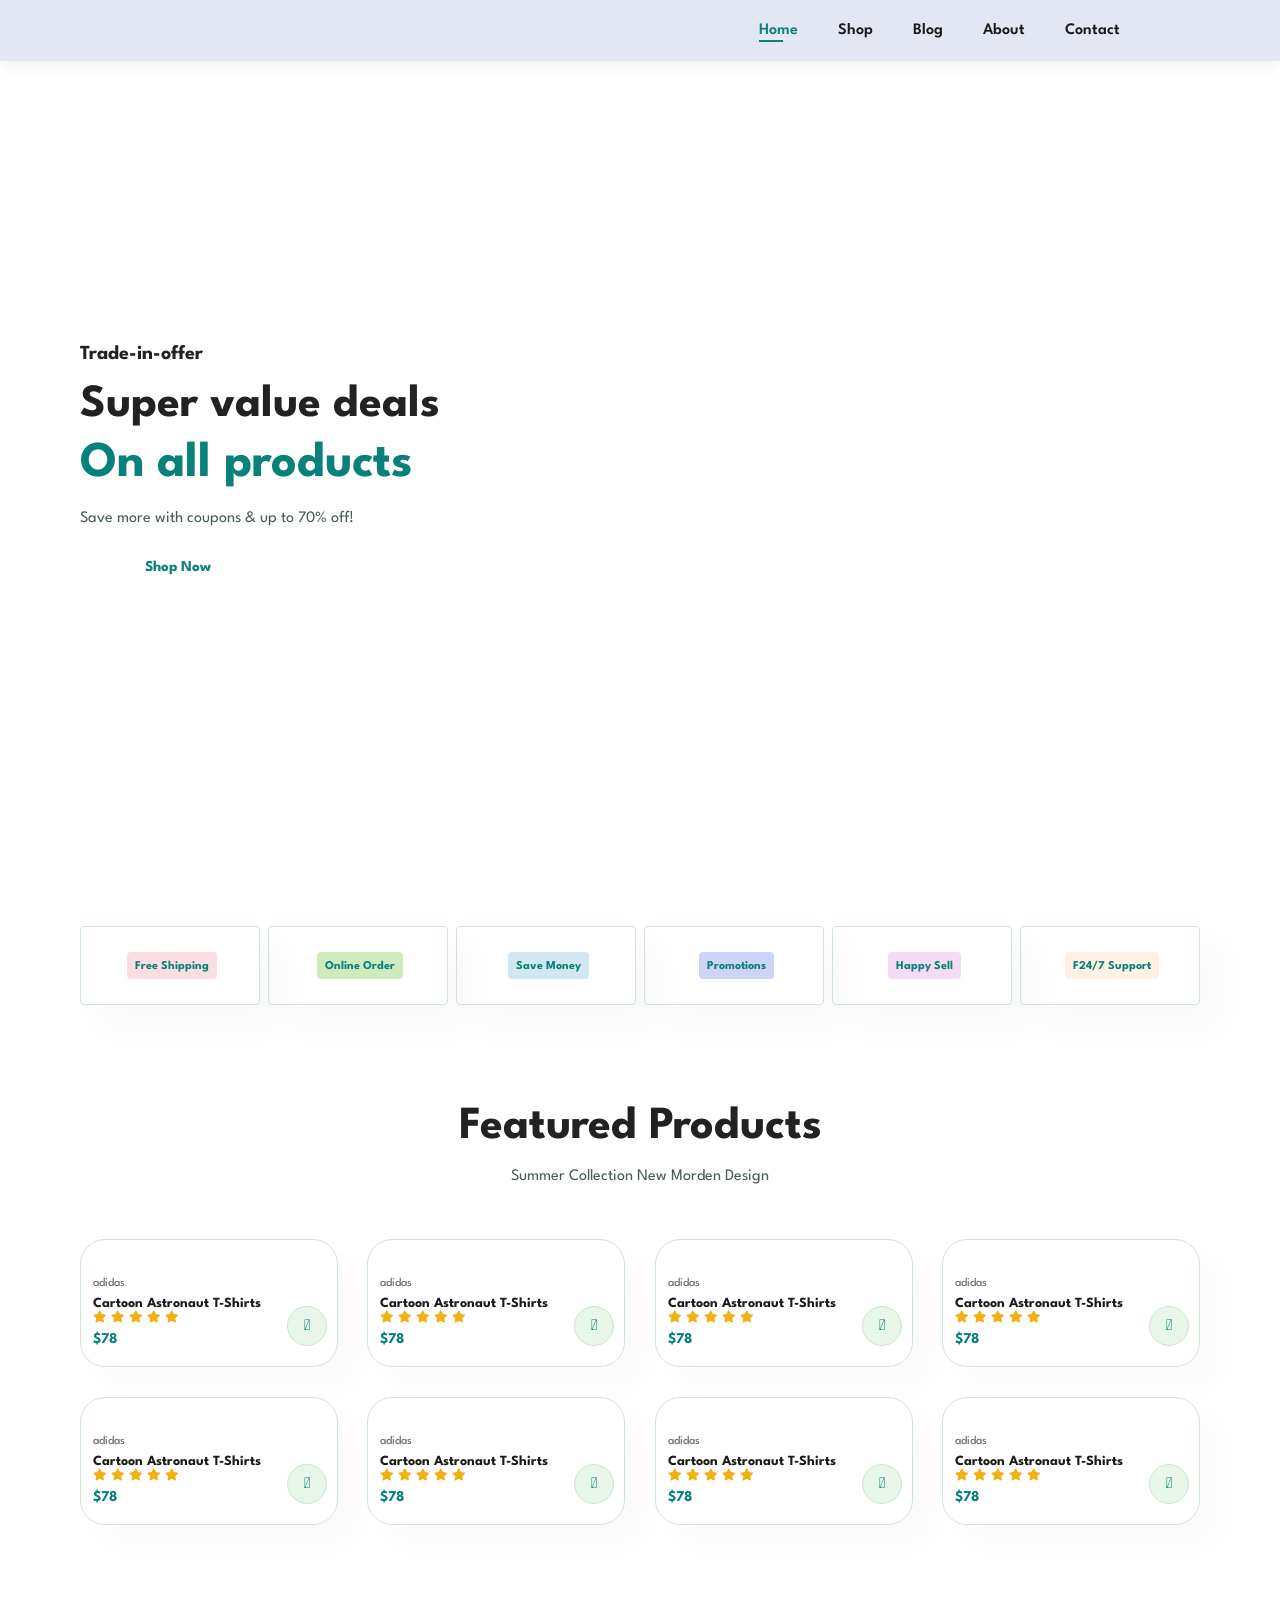
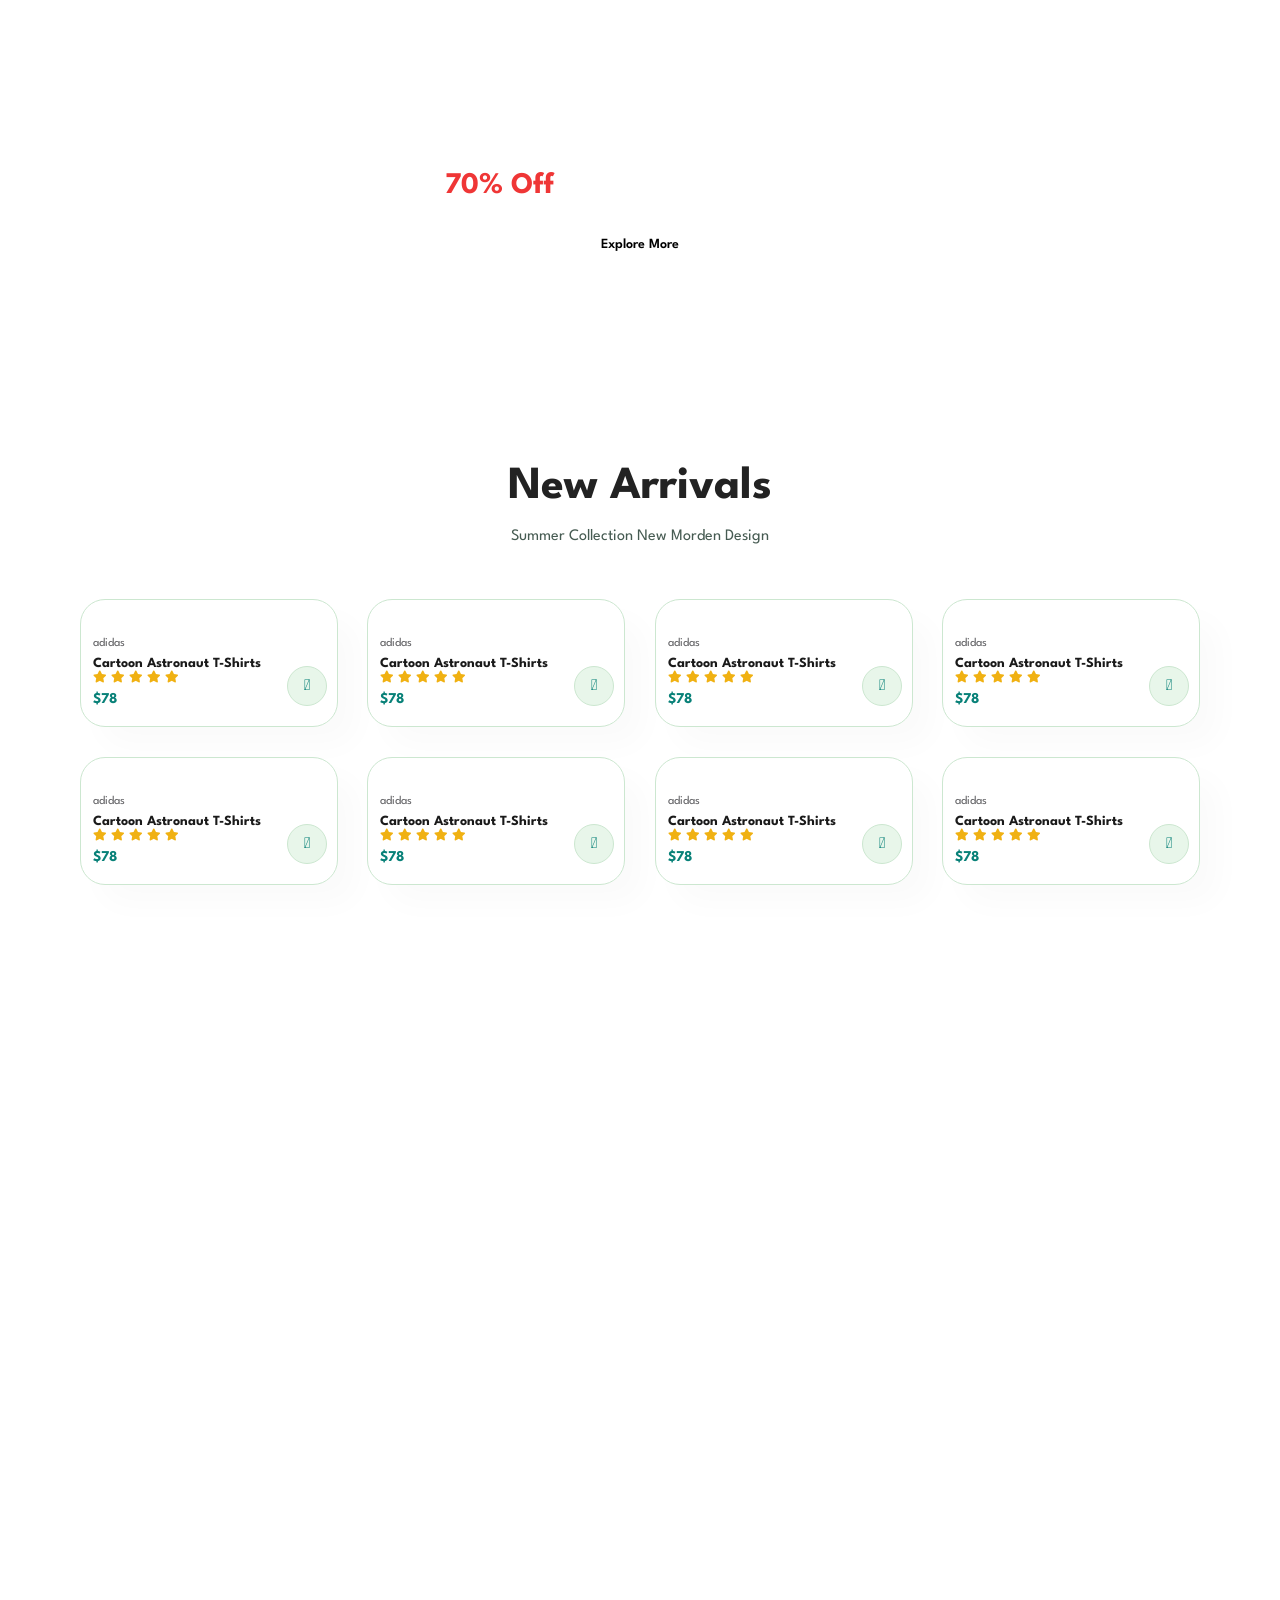
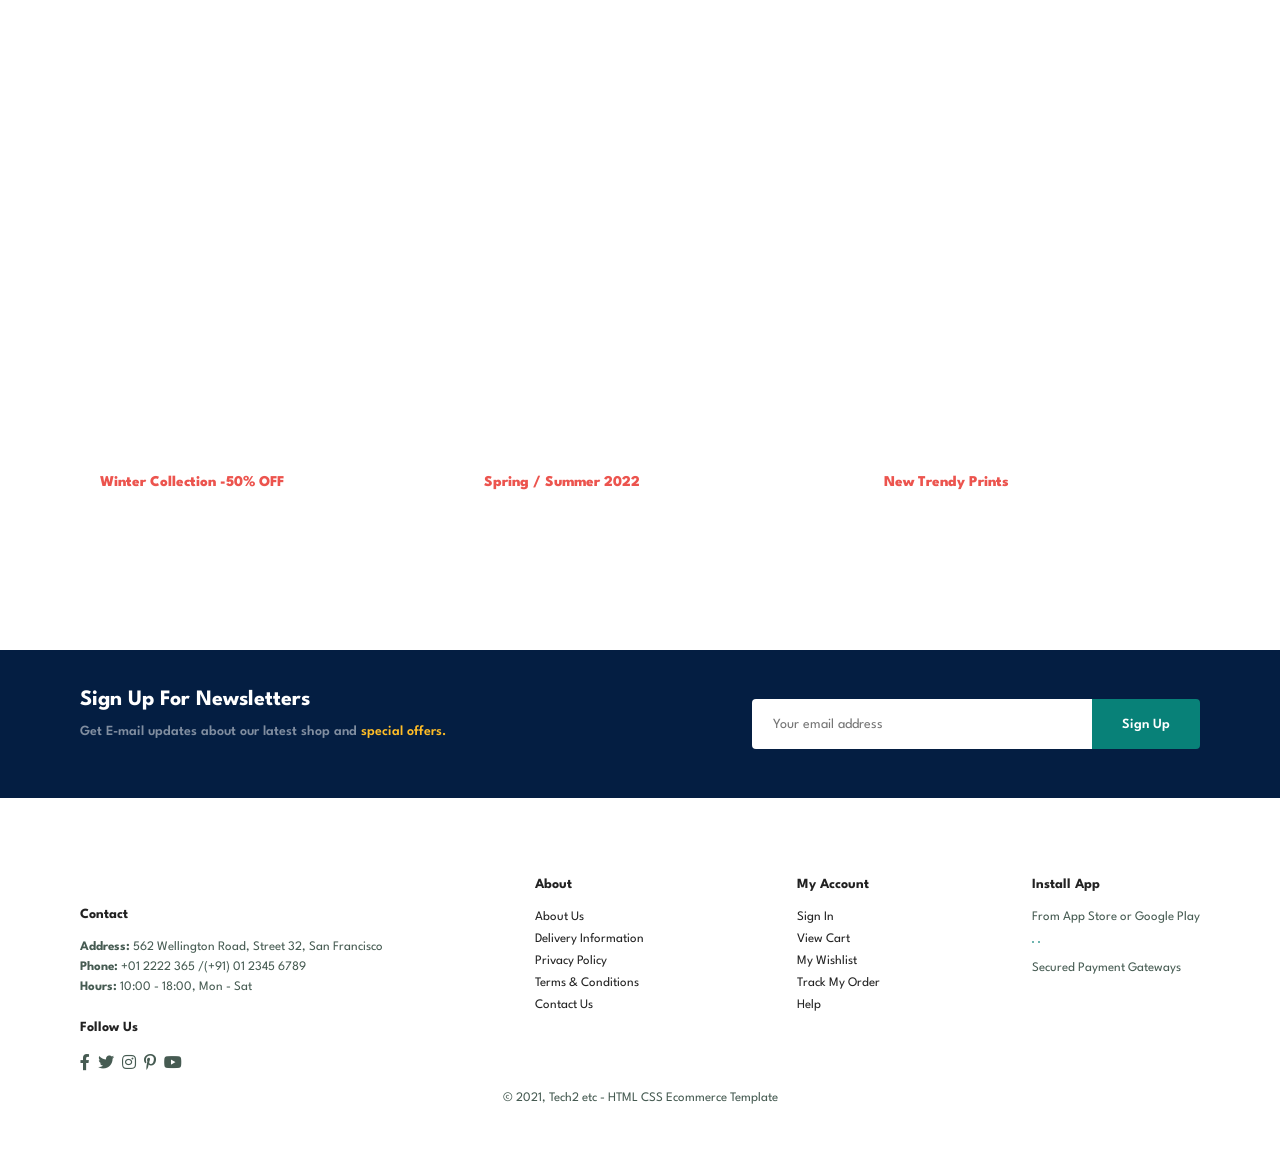
==== index.html @ 4b852b38 "Add files via upload" ====
<!DOCTYPE html>
<html lang="en">

<head>
    <meta charset="UTF-8">
    <meta http-equiv="X-UA-Compatible" content="IE=edge">
    <meta name="viewport" content="width=device-width, initial-scale=1.0">
    <title>Tech2etc Ecommerce Tutorial</title>
    <link rel="stylesheet" href="https://pro.fontawesome.com/releases/v5.10.0/css/all.css" />

    <link rel="stylesheet" href="style.css">
</head>

<body>

    <section id="header">
        <a href="#"><img src="img/logo.png" class="logo" alt=""></a>

        <div>
            <ul id="navbar">
                <li><a class="active" href="index.html">Home</a></li>
                <li><a href="shop.html">Shop</a></li>
                <li><a href="blog.html">Blog</a></li>
                <li><a href="about.html">About</a></li>
                <li><a href="contact.html">Contact</a></li>
                <li id="lg-bag"><a href="cart.html"><i class="far fa-shopping-bag"></i></a></li>
                <a href="#" id="close"><i class="far fa-times"></i></a>
            </ul>
        </div>
        <div id="mobile">
            <a href="cart.html"><i class="far fa-shopping-bag"></i></a>
            <i id="bar" class="fas fa-outdent"></i>
        </div>
    </section>

    <section id="hero">
        <h4>Trade-in-offer</h4>
        <h2>Super value deals</h2>
        <h1>On all products</h1>
        <p>Save more with coupons & up to 70% off! </p>
        <button>Shop Now</button>
    </section>

    <section id="feature" class="section-p1">
        <div class="fe-box">
            <img src="img/features/f1.png" alt="">
            <h6>Free Shipping</h6>
        </div>
        <div class="fe-box">
            <img src="img/features/f2.png" alt="">
            <h6>Online Order</h6>
        </div>
        <div class="fe-box">
            <img src="img/features/f3.png" alt="">
            <h6>Save Money</h6>
        </div>
        <div class="fe-box">
            <img src="img/features/f4.png" alt="">
            <h6>Promotions</h6>
        </div>
        <div class="fe-box">
            <img src="img/features/f5.png" alt="">
            <h6>Happy Sell</h6>
        </div>
        <div class="fe-box">
            <img src="img/features/f6.png" alt="">
            <h6>F24/7 Support</h6>
        </div>
    </section>

    <section id="product1" class="section-p1">
        <h2>Featured Products</h2>
        <p>Summer Collection New Morden Design</p>
        <div class="pro-container">
            <div class="pro">
                <img src="img/products/f1.jpg" alt="">
                <div class="des">
                    <span>adidas</span>
                    <h5>Cartoon Astronaut T-Shirts</h5>
                    <div class="star">
                        <i class="fas fa-star"></i>
                        <i class="fas fa-star"></i>
                        <i class="fas fa-star"></i>
                        <i class="fas fa-star"></i>
                        <i class="fas fa-star"></i>
                    </div>
                    <h4>$78</h4>
                </div>
                <a href="#"><i class="fal fa-shopping-cart cart"></i></a>
            </div>
            <div class="pro">
                <img src="img/products/f2.jpg" alt="">
                <div class="des">
                    <span>adidas</span>
                    <h5>Cartoon Astronaut T-Shirts</h5>
                    <div class="star">
                        <i class="fas fa-star"></i>
                        <i class="fas fa-star"></i>
                        <i class="fas fa-star"></i>
                        <i class="fas fa-star"></i>
                        <i class="fas fa-star"></i>
                    </div>
                    <h4>$78</h4>
                </div>
                <a href="#"><i class="fal fa-shopping-cart cart"></i></a>
            </div>
            <div class="pro">
                <img src="img/products/f3.jpg" alt="">
                <div class="des">
                    <span>adidas</span>
                    <h5>Cartoon Astronaut T-Shirts</h5>
                    <div class="star">
                        <i class="fas fa-star"></i>
                        <i class="fas fa-star"></i>
                        <i class="fas fa-star"></i>
                        <i class="fas fa-star"></i>
                        <i class="fas fa-star"></i>
                    </div>
                    <h4>$78</h4>
                </div>
                <a href="#"><i class="fal fa-shopping-cart cart"></i></a>
            </div>
            <div class="pro">
                <img src="img/products/f4.jpg" alt="">
                <div class="des">
                    <span>adidas</span>
                    <h5>Cartoon Astronaut T-Shirts</h5>
                    <div class="star">
                        <i class="fas fa-star"></i>
                        <i class="fas fa-star"></i>
                        <i class="fas fa-star"></i>
                        <i class="fas fa-star"></i>
                        <i class="fas fa-star"></i>
                    </div>
                    <h4>$78</h4>
                </div>
                <a href="#"><i class="fal fa-shopping-cart cart"></i></a>
            </div>
            <div class="pro">
                <img src="img/products/f5.jpg" alt="">
                <div class="des">
                    <span>adidas</span>
                    <h5>Cartoon Astronaut T-Shirts</h5>
                    <div class="star">
                        <i class="fas fa-star"></i>
                        <i class="fas fa-star"></i>
                        <i class="fas fa-star"></i>
                        <i class="fas fa-star"></i>
                        <i class="fas fa-star"></i>
                    </div>
                    <h4>$78</h4>
                </div>
                <a href="#"><i class="fal fa-shopping-cart cart"></i></a>
            </div>
            <div class="pro">
                <img src="img/products/f6.jpg" alt="">
                <div class="des">
                    <span>adidas</span>
                    <h5>Cartoon Astronaut T-Shirts</h5>
                    <div class="star">
                        <i class="fas fa-star"></i>
                        <i class="fas fa-star"></i>
                        <i class="fas fa-star"></i>
                        <i class="fas fa-star"></i>
                        <i class="fas fa-star"></i>
                    </div>
                    <h4>$78</h4>
                </div>
                <a href="#"><i class="fal fa-shopping-cart cart"></i></a>
            </div>
            <div class="pro">
                <img src="img/products/f7.jpg" alt="">
                <div class="des">
                    <span>adidas</span>
                    <h5>Cartoon Astronaut T-Shirts</h5>
                    <div class="star">
                        <i class="fas fa-star"></i>
                        <i class="fas fa-star"></i>
                        <i class="fas fa-star"></i>
                        <i class="fas fa-star"></i>
                        <i class="fas fa-star"></i>
                    </div>
                    <h4>$78</h4>
                </div>
                <a href="#"><i class="fal fa-shopping-cart cart"></i></a>
            </div>
            <div class="pro">
                <img src="img/products/f8.jpg" alt="">
                <div class="des">
                    <span>adidas</span>
                    <h5>Cartoon Astronaut T-Shirts</h5>
                    <div class="star">
                        <i class="fas fa-star"></i>
                        <i class="fas fa-star"></i>
                        <i class="fas fa-star"></i>
                        <i class="fas fa-star"></i>
                        <i class="fas fa-star"></i>
                    </div>
                    <h4>$78</h4>
                </div>
                <a href="#"><i class="fal fa-shopping-cart cart"></i></a>
            </div>
        </div>
    </section>

    <section id="banner" class="section-m1">
        <h4>Repair Services </h4>
        <h2>Up to <span>70% Off</span> – All t-Shirts & Accessories</h2>
        <button class="normal">Explore More</button>
    </section>

    <section id="product1" class="section-p1">
        <h2>New Arrivals</h2>
        <p>Summer Collection New Morden Design</p>
        <div class="pro-container">
            <div class="pro">
                <img src="img/products/n1.jpg" alt="">
                <div class="des">
                    <span>adidas</span>
                    <h5>Cartoon Astronaut T-Shirts</h5>
                    <div class="star">
                        <i class="fas fa-star"></i>
                        <i class="fas fa-star"></i>
                        <i class="fas fa-star"></i>
                        <i class="fas fa-star"></i>
                        <i class="fas fa-star"></i>
                    </div>
                    <h4>$78</h4>
                </div>
                <a href="#"><i class="fal fa-shopping-cart cart"></i></a>
            </div>
            <div class="pro">
                <img src="img/products/n2.jpg" alt="">
                <div class="des">
                    <span>adidas</span>
                    <h5>Cartoon Astronaut T-Shirts</h5>
                    <div class="star">
                        <i class="fas fa-star"></i>
                        <i class="fas fa-star"></i>
                        <i class="fas fa-star"></i>
                        <i class="fas fa-star"></i>
                        <i class="fas fa-star"></i>
                    </div>
                    <h4>$78</h4>
                </div>
                <a href="#"><i class="fal fa-shopping-cart cart"></i></a>
            </div>
            <div class="pro">
                <img src="img/products/n3.jpg" alt="">
                <div class="des">
                    <span>adidas</span>
                    <h5>Cartoon Astronaut T-Shirts</h5>
                    <div class="star">
                        <i class="fas fa-star"></i>
                        <i class="fas fa-star"></i>
                        <i class="fas fa-star"></i>
                        <i class="fas fa-star"></i>
                        <i class="fas fa-star"></i>
                    </div>
                    <h4>$78</h4>
                </div>
                <a href="#"><i class="fal fa-shopping-cart cart"></i></a>
            </div>
            <div class="pro">
                <img src="img/products/n4.jpg" alt="">
                <div class="des">
                    <span>adidas</span>
                    <h5>Cartoon Astronaut T-Shirts</h5>
                    <div class="star">
                        <i class="fas fa-star"></i>
                        <i class="fas fa-star"></i>
                        <i class="fas fa-star"></i>
                        <i class="fas fa-star"></i>
                        <i class="fas fa-star"></i>
                    </div>
                    <h4>$78</h4>
                </div>
                <a href="sproduct.html"><i class="fal fa-shopping-cart cart"></i></a>
            </div>
            <div class="pro">
                <img src="img/products/n5.jpg" alt="">
                <div class="des">
                    <span>adidas</span>
                    <h5>Cartoon Astronaut T-Shirts</h5>
                    <div class="star">
                        <i class="fas fa-star"></i>
                        <i class="fas fa-star"></i>
                        <i class="fas fa-star"></i>
                        <i class="fas fa-star"></i>
                        <i class="fas fa-star"></i>
                    </div>
                    <h4>$78</h4>
                </div>
                <a href="#"><i class="fal fa-shopping-cart cart"></i></a>
            </div>
            <div class="pro">
                <img src="img/products/n6.jpg" alt="">
                <div class="des">
                    <span>adidas</span>
                    <h5>Cartoon Astronaut T-Shirts</h5>
                    <div class="star">
                        <i class="fas fa-star"></i>
                        <i class="fas fa-star"></i>
                        <i class="fas fa-star"></i>
                        <i class="fas fa-star"></i>
                        <i class="fas fa-star"></i>
                    </div>
                    <h4>$78</h4>
                </div>
                <a href="#"><i class="fal fa-shopping-cart cart"></i></a>
            </div>
            <div class="pro">
                <img src="img/products/n7.jpg" alt="">
                <div class="des">
                    <span>adidas</span>
                    <h5>Cartoon Astronaut T-Shirts</h5>
                    <div class="star">
                        <i class="fas fa-star"></i>
                        <i class="fas fa-star"></i>
                        <i class="fas fa-star"></i>
                        <i class="fas fa-star"></i>
                        <i class="fas fa-star"></i>
                    </div>
                    <h4>$78</h4>
                </div>
                <a href="#"><i class="fal fa-shopping-cart cart"></i></a>
            </div>
            <div class="pro">
                <img src="img/products/n8.jpg" alt="">
                <div class="des">
                    <span>adidas</span>
                    <h5>Cartoon Astronaut T-Shirts</h5>
                    <div class="star">
                        <i class="fas fa-star"></i>
                        <i class="fas fa-star"></i>
                        <i class="fas fa-star"></i>
                        <i class="fas fa-star"></i>
                        <i class="fas fa-star"></i>
                    </div>
                    <h4>$78</h4>
                </div>
                <a href="#"><i class="fal fa-shopping-cart cart"></i></a>
            </div>
        </div>
    </section>

    <section id="sm-banner" class="section-p1">
        <div class="banner-box">
            <h4>crazy deals</h4>
            <h2>buy 1 get 1 free</h2>
            <span>The best classic dress is on sale at cara</span>
            <button class="white">Learn More</button>
        </div>
        <div class="banner-box banner-box2">
            <h4>spring/summer</h4>
            <h2>upcomming season</h2>
            <span>The best classic dress is on sale at cara</span>
            <button class="white">Collection</button>
        </div>
    </section>

    <section id="banner3">
        <div class="banner-box">
            <h2>SEASONAL SALE</h2>
            <h3>Winter Collection -50% OFF</h3>
        </div>
        <div class="banner-box banner-box2">
            <h2>NEW FOOTWEAR COLLECTION </h2>
            <h3>Spring / Summer 2022</h3>
        </div>
        <div class="banner-box banner-box3">
            <h2>T-SHIRTS</h2>
            <h3>New Trendy Prints</h3>
        </div>
    </section>

    <section id="newsletter" class="section-p1 section-m1">
        <div class="newstext">
            <h4>Sign Up For Newsletters</h4>
            <p>Get E-mail updates about our latest shop and <span>special offers.</span> </p>
        </div>
        <div class="form">
            <input type="text" placeholder="Your email address">
            <button class="normal">Sign Up</button>
        </div>
    </section>

    <footer class="section-p1">
        <div class="col">
            <img class="logo" src="img/logo.png" alt="">
            <h4>Contact</h4>
            <p><strong>Address: </strong> 562 Wellington Road, Street 32, San Francisco</p>
            <p><strong>Phone:</strong> +01 2222 365 /(+91) 01 2345 6789</p>
            <p><strong>Hours:</strong> 10:00 - 18:00, Mon - Sat</p>
            <div class="follow">
                <h4>Follow Us</h4>
                <div class="icon">
                    <i class="fab fa-facebook-f"></i>
                    <i class="fab fa-twitter"></i>
                    <i class="fab fa-instagram"></i>
                    <i class="fab fa-pinterest-p"></i>
                    <i class="fab fa-youtube"></i>
                </div>
            </div>
        </div>

        <div class="col">
            <h4>About</h4>
            <a href="#">About Us</a>
            <a href="#">Delivery Information</a>
            <a href="#">Privacy Policy</a>
            <a href="#">Terms & Conditions</a>
            <a href="#">Contact Us</a>
        </div>

        <div class="col">
            <h4>My Account</h4>
            <a href="#">Sign In</a>
            <a href="#">View Cart</a>
            <a href="#">My Wishlist</a>
            <a href="#">Track My Order</a>
            <a href="#">Help</a>
        </div>

        <div class="col install">
            <h4>Install App</h4>
            <p>From App Store or Google Play</p>
            <div class="row">
                <img src="img/pay/app.jpg" alt="">
                <img src="img/pay/play.jpg" alt="">
            </div>
            <p>Secured Payment Gateways </p>
            <img src="img/pay/pay.png" alt="">
        </div>

        <div class="copyright">
            <p>© 2021, Tech2 etc - HTML CSS Ecommerce Template</p>
        </div>
    </footer>


    <script src="script.js"></script>
</body>

</html>
---- style.css ----
@import url('https://fonts.googleapis.com/css2?family=Spartan:wght@100;200;300;400;500;600;700;800;900&display=swap');
* {
    margin: 0;
    padding: 0;
    box-sizing: border-box;
    font-family: 'Spartan', sans-serif;
}

html {
    scroll-behavior: smooth;
}

h1 {
    font-size: 50px;
    line-height: 64px;
    color: #222;
}

h2 {
    font-size: 46px;
    line-height: 54px;
    color: #222;
}

h4 {
    font-size: 20px;
    color: #222;
}

h6 {
    font-weight: 700;
    font-size: 12px;
}

p {
    font-size: 16px;
    color: #465b52;
    margin: 15px 0 20px 0;
}

button.normal {
    font-size: 14px;
    font-weight: 600;
    padding: 15px 30px;
    color: #000;
    background-color: #fff;
    border-radius: 4px;
    cursor: pointer;
    border: none;
    outline: none;
    transition: 0.2s;
}

button.white {
    background: transparent;
    padding: 11px 18px;
    font-size: 13px;
    font-weight: 600;
    color: #fff;
    outline: none;
    border: 1px solid #fff;
    cursor: pointer;
    transition: 0.2 ease;
}

.section-p1 {
    padding: 40px 80px;
}

.section-m1 {
    margin: 40px 0;
}

body {
    width: 100%;
}

#header {
    display: flex;
    align-items: center;
    justify-content: space-between;
    padding: 20px 80px;
    background: #E3E6F3;
    position: sticky;
    top: 0;
    left: 0;
    z-index: 999;
    box-shadow: 0 5px 15px rgba(0, 0, 0, 0.06);
}

#navbar {
    display: flex;
    align-items: center;
    justify-content: center;
}

#navbar li {
    list-style: none;
    padding: 0 20px;
    position: relative;
}

#navbar li a {
    text-decoration: none;
    font-size: 16px;
    font-weight: 600;
    color: #1a1a1a;
    transition: 0.3s ease;
}

#navbar li a:hover,
#navbar li a.active {
    color: #088178;
}

#navbar li a.active::after,
#navbar li a:hover::after {
    content: "";
    width: 30%;
    height: 2px;
    background: #088178;
    position: absolute;
    bottom: -4px;
    left: 20px;
}

#navbar li a i {
    font-weight: 500;
    font-size: 20px;
}

#mobile {
    display: none;
    align-items: center;
}

#close {
    display: none;
}

#hero {
    display: flex;
    flex-direction: column;
    align-items: flex-start;
    justify-content: center;
    padding: 0 80px;
    background-image: url("img/hero4.png");
    width: 100%;
    height: 90vh;
    background-size: cover;
    background-position: top 25% right 0;
}

#hero h4 {
    padding-bottom: 15px;
}

#hero h1 {
    color: #088178;
}

#hero button {
    background-image: url("img/button.png");
    background-color: transparent;
    color: #088178;
    border: 0;
    padding: 14px 80px 14px 65px;
    background-repeat: no-repeat;
    cursor: pointer;
    font-weight: 700;
    font-size: 15px;
}

#feature {
    display: flex;
    align-items: center;
    justify-content: space-between;
    flex-wrap: wrap;
}

#feature .fe-box {
    width: 180px;
    text-align: center;
    padding: 25px 15px;
    border-radius: 4px;
    border: 1px solid #cce7d0;
    box-shadow: 20px 20px 34px rgba(0, 0, 0, .03);
    transition: 0.3s ease;
    margin: 15px 0;
}

#feature .fe-box:hover {
    box-shadow: 10px 10px 54px rgba(70, 62, 221, 0.1);
}

#feature .fe-box img {
    width: 100%;
    margin-bottom: 10px;
}

#feature .fe-box h6 {
    display: inline-block;
    padding: 9px 8px 6px 8px;
    line-height: 1;
    border-radius: 4px;
    color: #088178;
    background-color: #fddde4;
}

#feature .fe-box:nth-child(2) h6 {
    background-color: #cdebbc;
}

#feature .fe-box:nth-child(3) h6 {
    background-color: #d1e8f2;
}

#feature .fe-box:nth-child(4) h6 {
    background-color: #cdd4f8;
}

#feature .fe-box:nth-child(5) h6 {
    background-color: #f6dbf6;
}

#feature .fe-box:nth-child(6) h6 {
    background-color: #fff2e5;
}

#product1 {
    text-align: center;
}

#product1 .pro-container {
    display: flex;
    flex-wrap: wrap;
    justify-content: space-between;
    padding-top: 20px;
}

#product1 .pro {
    width: 23%;
    min-width: 250px;
    padding: 10px 12px;
    border: 1px solid #cce7d0;
    border-radius: 25px;
    transition: .2s;
    position: relative;
    cursor: pointer;
    box-shadow: 20px 20px 30px rgba(0, 0, 0, 0.02);
    margin: 15px 0;
}

#product1 .pro:hover {
    box-shadow: 20px 20px 30px rgba(0, 0, 0, 0.06);
}

#product1 .pro img {
    width: 100%;
    border-radius: 20px;
}

#product1 .pro .des {
    text-align: start;
    padding: 10px 0;
}

#product1 .pro .des span {
    color: #606063;
    font-size: 12px;
}

#product1 .pro .des h5 {
    padding-top: 7px;
    color: #1a1a1a;
    font-size: 14px;
    transition: 0.2s;
}

#product1 .pro:hover .des h5 {
    color: #088178;
}

#product1 .pro .des i {
    color: rgb(240, 177, 18);
    font-size: 12px;
}

#product1 .pro .des h4 {
    padding-top: 7px;
    font-size: 15px;
    font-weight: 700;
    color: #088178;
}

#product1 .pro .cart {
    width: 40px;
    height: 40px;
    line-height: 40px;
    border-radius: 50px;
    background-color: #e8f6ea;
    font-weight: 500;
    color: #088178;
    border: 1px solid #cce7d0;
    transition: 0.2s;
    position: absolute;
    bottom: 20px;
    right: 10px;
}

#product1 .pro .cart:hover {
    color: #fff;
    background: #088178;
    font-weight: 400;
}

#banner {
    background-image: url("img/banner/b2.jpg");
    width: 100%;
    height: 40vh;
    background-size: cover;
    background-position: center;
    display: flex;
    flex-direction: column;
    align-items: center;
    justify-content: center;
    text-align: center;
}

#banner h4 {
    color: #fff;
    font-size: 16px;
}

#banner h2 {
    color: #fff;
    font-size: 30px;
    padding: 10px 0;
}

#banner h2 span {
    color: #ef3636;
}

#banner button:hover {
    background: #088178;
    color: #fff;
}

#sm-banner {
    display: flex;
    justify-content: space-between;
    flex-wrap: wrap;
}

#sm-banner .banner-box {
    background-image: url("img/banner/b17.jpg");
    min-width: 580px;
    height: 50vh;
    background-size: cover;
    background-position: center;
    display: flex;
    flex-direction: column;
    justify-content: center;
    align-items: flex-start;
    padding: 30px;
}

#sm-banner .banner-box2 {
    background-image: url("img/banner/b10.jpg");
}

#sm-banner h4 {
    color: #fff;
    font-size: 20px;
    font-weight: 300;
}

#sm-banner h2 {
    color: #fff;
    font-size: 28px;
    font-weight: 800;
}

#sm-banner span {
    color: #fff;
    font-size: 14px;
    font-weight: 500;
    padding-bottom: 15px;
}

#sm-banner .banner-box:hover button,
#sm-banner .banner-box2:hover button {
    background: #088178;
    border: 1px solid #088178;
    transition: 0.2s ease;
}

#banner3 {
    display: flex;
    justify-content: space-between;
    flex-wrap: wrap;
    padding: 0 80px;
}

#banner3 .banner-box {
    background-image: url("img/banner/b7.jpg");
    min-width: 30%;
    height: 30vh;
    background-size: cover;
    background-position: center;
    display: flex;
    flex-direction: column;
    justify-content: center;
    align-items: flex-start;
    padding: 20px;
    margin-bottom: 20px;
}

#banner3 .banner-box2 {
    background-image: url("img/banner/b4.jpg");
}

#banner3 .banner-box3 {
    background-image: url("img/banner/b18.jpg");
}

#banner3 h2 {
    color: #fff;
    font-weight: 900;
    font-size: 22px;
}

#banner3 h3 {
    font-size: 15px;
    font-weight: 800;
    color: #ec544e;
}

#newsletter {
    background-image: url("img/banner/b14.png");
    background-repeat: no-repeat;
    background-position: 20% 30%;
    background-color: #041e42;
    display: flex;
    align-items: center;
    justify-content: space-between;
    flex-wrap: wrap;
}

#newsletter h4 {
    font-size: 22px;
    font-weight: 700;
    color: #fff;
}

#newsletter p {
    font-size: 14px;
    font-weight: 600;
    color: #818ea0;
}

#newsletter p span {
    color: #ffbd27;
}

#newsletter input {
    height: 3.125rem;
    padding: 0 1.25rem;
    font-size: 14px;
    width: 100%;
    border: 1px solid transparent;
    border-radius: 4px;
    border-top-right-radius: 0px;
    border-bottom-right-radius: 0px;
    outline: none;
}

#newsletter .form {
    display: flex;
    width: 40%;
}

#newsletter button {
    background-color: #088178;
    color: #fff;
    white-space: nowrap;
    border-top-left-radius: 0px;
    border-bottom-left-radius: 0px;
}

footer {
    display: flex;
    flex-wrap: wrap;
    justify-content: space-between;
}

footer .logo {
    margin-bottom: 30px;
}

footer .follow {
    margin-top: 20px;
}

footer .follow i {
    color: #465b52;
    padding-right: 4px;
    cursor: pointer;
}

footer h4 {
    font-size: 14px;
    padding-bottom: 20px;
}

footer p {
    font-size: 13px;
    margin: 0 0 8px 0;
}

footer .col {
    display: flex;
    flex-direction: column;
    align-items: flex-start;
    margin-bottom: 20px;
}

footer a {
    font-size: 13px;
    text-decoration: none;
    margin-bottom: 10px;
    color: #222;
}

footer .install .row img {
    border: 1px solid #088178;
    border-radius: 6px;
}

footer .install img {
    margin: 10px 0 15px 0;
}

footer .copyright {
    width: 100%;
    text-align: center;
}

footer .follow i:hover,
footer a:hover {
    color: #088178;
}


/* Shop Page */

#page-header {
    height: 40vh;
    display: flex;
    flex-direction: column;
    justify-content: center;
    text-align: center;
    background-image: url("img/banner/b1.jpg");
    background-size: cover;
    padding: 14px;
}

#page-header h2,
#page-header p {
    color: #fff;
}

#pagination {
    text-align: center;
}

#pagination a {
    text-decoration: none;
    background: #088178;
    padding: 15px 20px;
    border-radius: 4px;
    color: #fff;
    font-weight: 600;
}

#pagination a i {
    font-size: 16px;
    font-weight: 600;
}


/* Single Product */

#prodetails {
    display: flex;
    margin-top: 20px;
}

#prodetails .single-pro-image {
    width: 40%;
    margin-right: 50px;
}

.small-img-group {
    display: flex;
    justify-content: space-between;
}

.small-img-col {
    flex-basis: 24%;
    cursor: pointer;
}

#prodetails .single-pro-details {
    width: 50%;
    padding-top: 30px;
}

#prodetails .single-pro-details h4 {
    padding: 40px 0 20px 0;
}

#prodetails .single-pro-details h2 {
    font-size: 26px;
}

#prodetails .single-pro-details select {
    display: block;
    padding: 5px 10px;
    margin-bottom: 10px;
}

#prodetails .single-pro-details input {
    width: 50px;
    height: 47px;
    padding-left: 10px;
    font-size: 16px;
    margin-right: 10px;
}

#prodetails .single-pro-details input:focus {
    outline: none;
}

#prodetails .single-pro-details button {
    background: #088178;
    color: #fff;
}

#prodetails .single-pro-details span {
    line-height: 25px;
}


/* Blog Page */

#blog {
    padding: 150px 150px 0 150px;
}

#page-header.blog-header {
    background-image: url("img/banner/b19.jpg");
}

#blog .blog-box {
    width: 100%;
    display: flex;
    flex-direction: row;
    align-items: center;
    position: relative;
    padding-bottom: 90px;
}

#blog .blog-img {
    width: 50%;
    margin-right: 40px;
}

#blog img {
    width: 100%;
    height: 300px;
    object-fit: cover;
}

#blog .blog-details {
    width: 50%;
}

#blog .blog-details a {
    text-decoration: none;
    font-size: 11px;
    color: #000;
    font-weight: 700;
    position: relative;
    transition: 0.3s;
}

#blog .blog-details a::after {
    content: "";
    width: 50px;
    height: 1px;
    background-color: #000;
    top: 4px;
    right: -60px;
    position: absolute;
}

#blog .blog-details a:hover {
    color: #088178;
}

#blog .blog-details a:hover::after {
    background-color: #088178;
}

#blog .blog-box h1 {
    position: absolute;
    font-weight: 700;
    font-size: 70px;
    color: #c9cbce;
    top: -40px;
    left: 0;
    z-index: -9;
}


/* About Page */

#page-header.about-header {
    background-image: url("img/about/banner.png");
}

#about-head {
    display: flex;
    align-items: center;
}

#about-head img {
    width: 50%;
    height: auto;
}

#about-head div {
    padding-left: 40px;
}

#about-app {
    display: flex;
    flex-direction: column;
    justify-content: center;
    text-align: center;
    align-items: center;
}

#about-app .video {
    width: 70%;
    height: 100%;
    margin-top: 30px;
}

#about-app .video video {
    width: 100%;
    height: 100%;
    border-radius: 20px;
}


/* Contact Page */

#contact-details {
    display: flex;
    align-items: center;
    justify-content: space-between;
}

#contact-details .details {
    width: 40%;
    display: flex;
    flex-direction: column;
    align-items: flex-start;
}

#contact-details .details span,
#form-details span {
    font-size: 12px;
}

#contact-details .details h2,
#form-details h2 {
    font-size: 26px;
    line-height: 35px;
    padding: 20px 0;
}

#contact-details .details h3 {
    font-size: 16px;
    padding-bottom: 15px;
}

#contact-details .details li {
    list-style: none;
    display: flex;
    padding: 10px 0;
}

#contact-details .details li i {
    font-size: 14px;
    padding-right: 22px;
}

#contact-details .details li p {
    margin: 0;
    font-size: 14px;
}

#contact-details .map {
    width: 55%;
    height: 400px;
}

#contact-details .map iframe {
    width: 100%;
    height: 100%;
}

#form-details {
    display: flex;
    justify-content: space-between;
    margin: 30px;
    padding: 80px;
    border: 1px solid #e1e1e1;
}

#form-details form {
    width: 65%;
    display: flex;
    flex-direction: column;
    align-items: flex-start;
}

#form-details form input,
#form-details form textarea {
    width: 100%;
    padding: 12px 15px;
    outline: none;
    margin-bottom: 20px;
    border: 1px solid #e1e1e1;
}

#form-details form button {
    background-color: #088178;
    color: #fff;
}

#form-details .people div {
    display: flex;
    align-items: flex-start;
    padding-bottom: 25px;
}

#form-details .people img {
    width: 65px;
    height: 65px;
    object-fit: cover;
    margin-right: 15px;
}

#form-details .people p {
    margin: 0;
    font-size: 13px;
    line-height: 25px;
}

#form-details .people p span {
    display: block;
    font-size: 16px;
    font-weight: 600;
    color: #000;
}


/* Cart Page */

#cart {
    overflow-x: auto;
}

#cart table {
    width: 100%;
    border-collapse: collapse;
    table-layout: fixed;
    white-space: nowrap;
}

#cart table img {
    width: 70px;
}

#cart table td:nth-child(1) {
    width: 100px;
    text-align: center;
}

#cart table td:nth-child(2) {
    width: 150px;
    text-align: center;
}

#cart table td:nth-child(3) {
    width: 250px;
    text-align: center;
}

#cart table td:nth-child(4),
#cart table td:nth-child(5),
#cart table td:nth-child(6) {
    width: 150px;
    text-align: center;
}

#cart table td:nth-child(5) input {
    width: 70px;
    padding: 10px 5px 10px 15px;
}

#cart table thead {
    border: 1px solid #e2e9e1;
    border-left: none;
    border-right: none;
}

#cart table thead td {
    font-weight: 700;
    text-transform: uppercase;
    font-size: 13px;
    padding: 18px 0;
}

#cart table tbody tr td {
    padding-top: 15px;
}

#cart table tbody td {
    font-size: 13px;
}

#cart-add {
    display: flex;
    flex-wrap: wrap;
    justify-content: space-between;
}

#cuopon {
    width: 50%;
    margin-bottom: 30px;
}

#cuopon h3,
#subtotal h3 {
    padding-bottom: 15px;
}

#cuopon input {
    padding: 10px 20px;
    outline: none;
    width: 60%;
    margin-right: 10px;
    border: 1px solid #e2e9e1;
}

#cuopon button,
#subtotal button {
    background: #088178;
    color: #fff;
    padding: 12px 20px;
}

#subtotal {
    width: 50%;
    margin-bottom: 30px;
    border: 1px solid #e2e9e1;
    padding: 30px;
}

#subtotal table {
    border-collapse: collapse;
    width: 100%;
    margin-bottom: 20px;
}

#subtotal table td {
    width: 50%;
    border: 1px solid #e2e9e1;
    padding: 10px;
    font-size: 13px;
}


/* Start Media Query */

@media (max-width:799px) {
    .section-p1 {
        padding: 40px;
    }
    #navbar {
        display: flex;
        flex-direction: column;
        justify-content: flex-start;
        align-items: flex-start;
        position: fixed;
        top: 0px;
        right: -300px;
        width: 300px;
        height: 100vh;
        background: #E3E6F3;
        box-shadow: 0 40px 60px rgba(0, 0, 0, 0.1);
        transition: 0.3s;
        padding: 80px 0 0 10px;
    }
    #navbar li {
        margin-bottom: 25px;
    }
    #navbar.active {
        right: 0;
    }
    #mobile {
        display: flex;
    }
    #mobile i {
        color: #1a1a1a;
        font-size: 24px;
        padding-left: 20px;
    }
    #bar {
        display: initial;
    }
    #close {
        display: initial;
        font-size: 24px;
        position: absolute;
        top: 30px;
        left: 30px;
        color: #222;
    }
    #lg-bag,
    #lg-search {
        display: none;
    }
    #hero {
        padding: 0 80px;
        height: 70vh;
        background-position: top 30% right 30%;
    }
    #feature {
        justify-content: center;
    }
    #feature .fe-box {
        margin: 15px;
    }
    #product1 .pro-container {
        justify-content: center;
    }
    #product1 .pro {
        margin: 15px;
    }
    #banner {
        height: 20vh;
    }
    #sm-banner .banner-box {
        min-width: 100%;
        height: 30vh;
        padding: 30px;
    }
    #banner3 {
        display: flex;
        justify-content: space-between;
        flex-wrap: wrap;
        padding: 0 40px;
    }
    #banner3 .banner-box {
        width: 28%;
    }
    #newsletter .form {
        width: 70%;
    }
    /* Contact Page */
    #form-details {
        padding: 40px;
    }
    #form-details form {
        width: 50%;
    }
}

@media (max-width:477px) {
    .section-p1 {
        padding: 20px;
    }
    h1 {
        font-size: 38px;
    }
    h2 {
        font-size: 32px;
    }
    #header {
        padding: 10px 30px;
    }
    #hero {
        padding: 0 20px;
        height: 70vh;
        background-position: 55%;
    }
    #feature {
        justify-content: space-between;
    }
    #feature .fe-box {
        width: 155px;
        margin: 0 0 15px 0;
    }
    #product1 .pro {
        width: 100%;
    }
    #banner {
        height: 40vh;
    }
    #sm-banner .banner-box {
        height: 40vh;
    }
    #sm-banner .banner-box {
        margin-top: 20px;
    }
    #banner3 {
        padding: 0 20px;
    }
    #banner3 .banner-box {
        width: 100%;
    }
    #newsletter {
        padding: 40px 20px;
    }
    #newsletter .form {
        width: 100%;
    }
    footer .copyright {
        text-align: start;
    }
    /* Blog Page */
    #blog {
        padding: 100px 20px 20px 20px;
    }
    #blog .blog-box {
        flex-direction: column;
        align-items: flex-start;
    }
    #blog .blog-img {
        width: 100%;
        margin-right: 0px;
        margin-bottom: 30px;
    }
    #blog .blog-details {
        width: 100%;
    }
    #about-app .video {
        width: 100%;
    }
    /* About Page */
    #about-head {
        flex-direction: column;
    }
    #about-head img {
        width: 100%;
    }
    #about-head div {
        padding-top: 20px;
        padding-left: 0px;
    }
    /* Contact Page */
    #contact-details .details {
        width: 100%;
        padding-bottom: 30px;
    }
    #contact-details .map {
        width: 100%;
    }
    #contact-details {
        flex-wrap: wrap;
    }
    #form-details {
        margin: 10px;
        padding: 30px 10px;
        flex-wrap: wrap;
    }
    #form-details form {
        width: 100%;
        padding-bottom: 30px;
    }
    /* Cart Page */
    #cart-add {
        flex-direction: column;
    }
    #cuopon,
    #subtotal {
        width: 100%;
    }
    #subtotal {
        padding: 20px;
    }
    /* SIngle Product */
    #prodetails {
        flex-direction: column;
    }
    #prodetails .single-pro-image {
        width: 100%;
        margin-right: 0px;
    }
    #prodetails .single-pro-details {
        width: 100%;
        padding-top: 30px;
    }
}
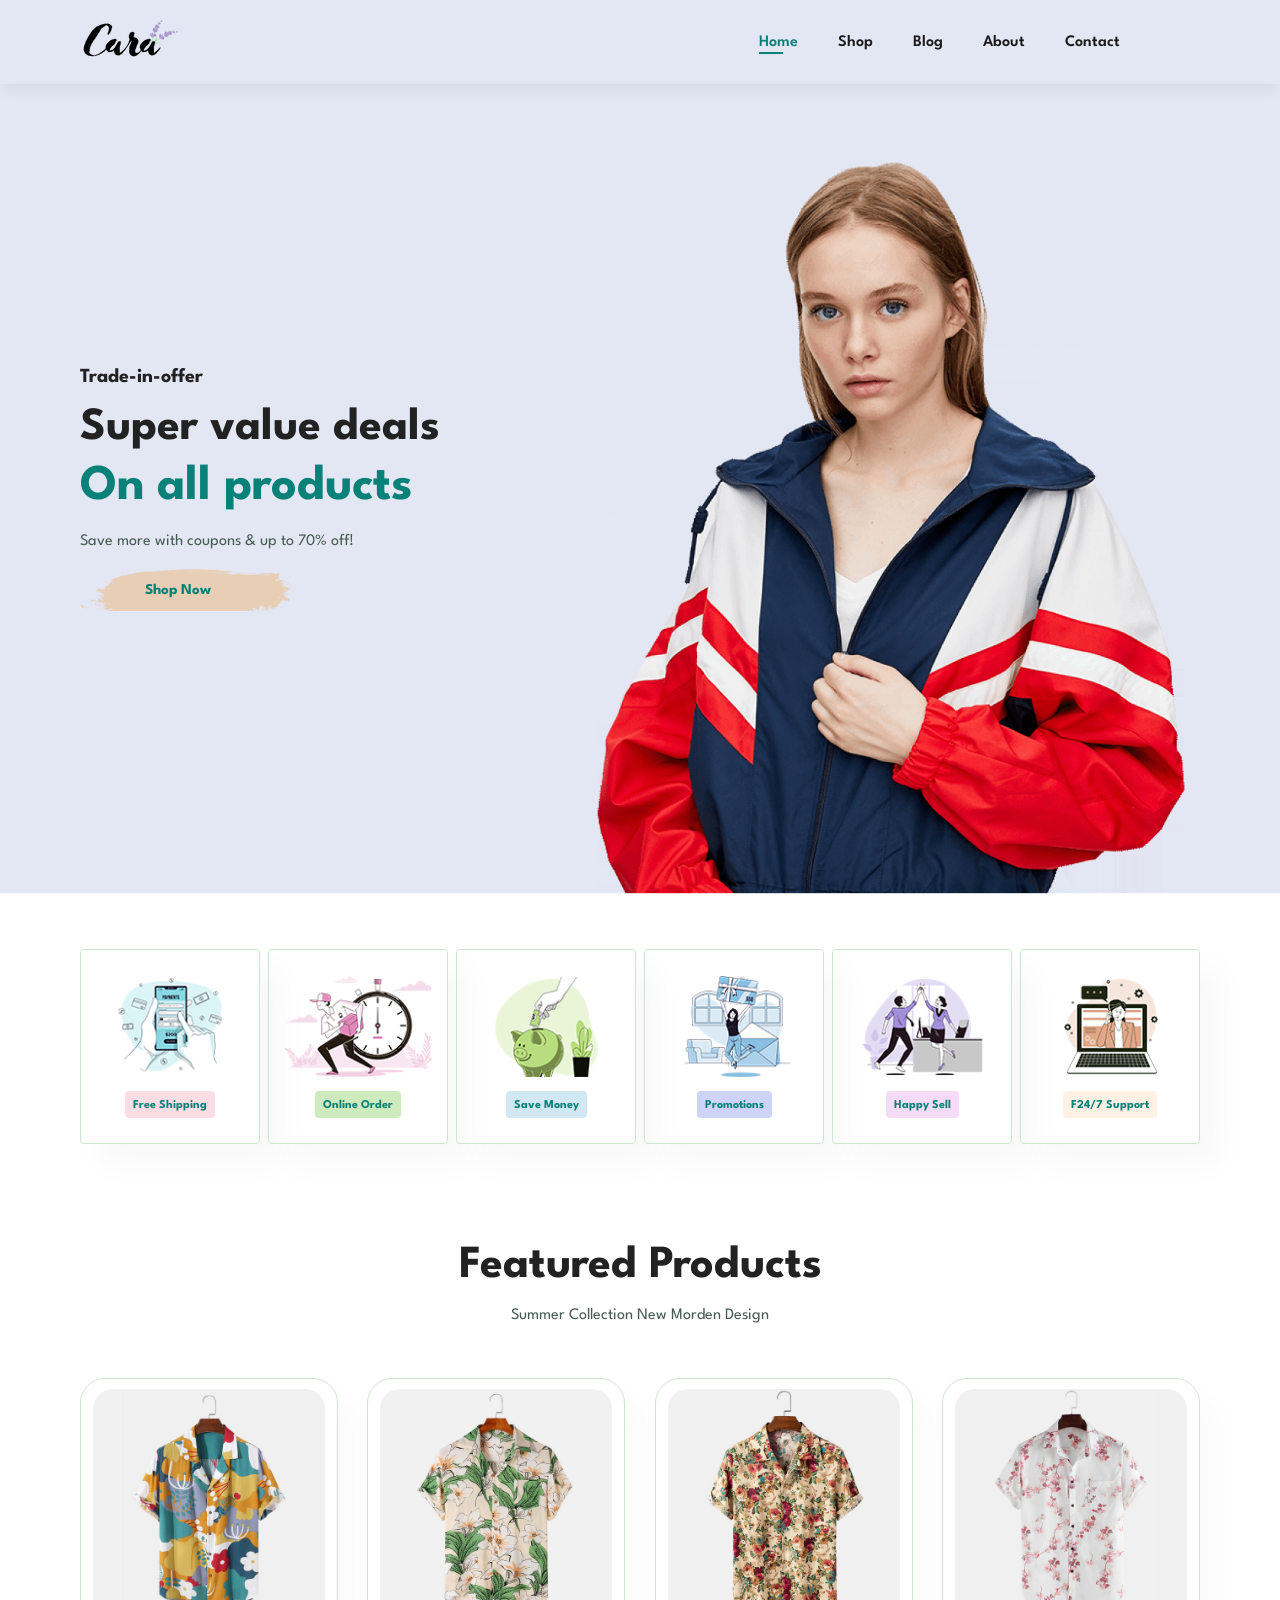
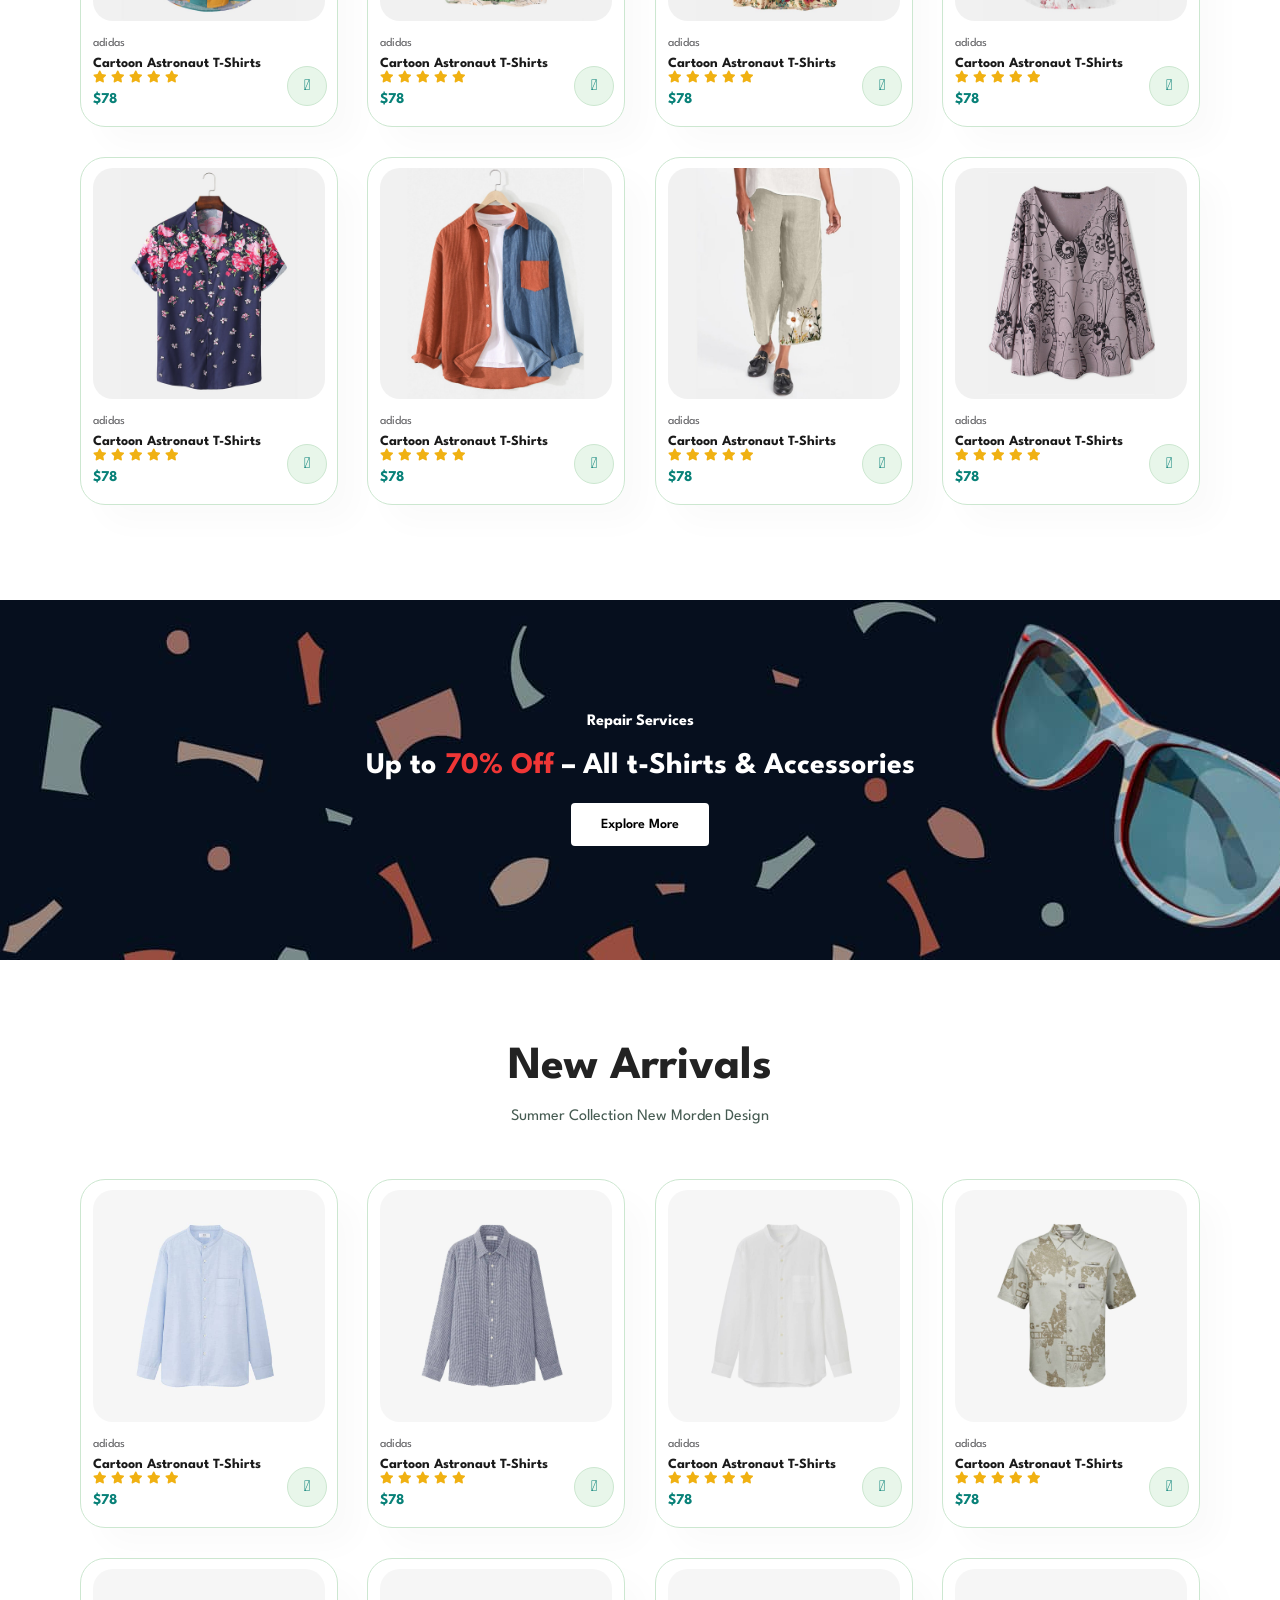
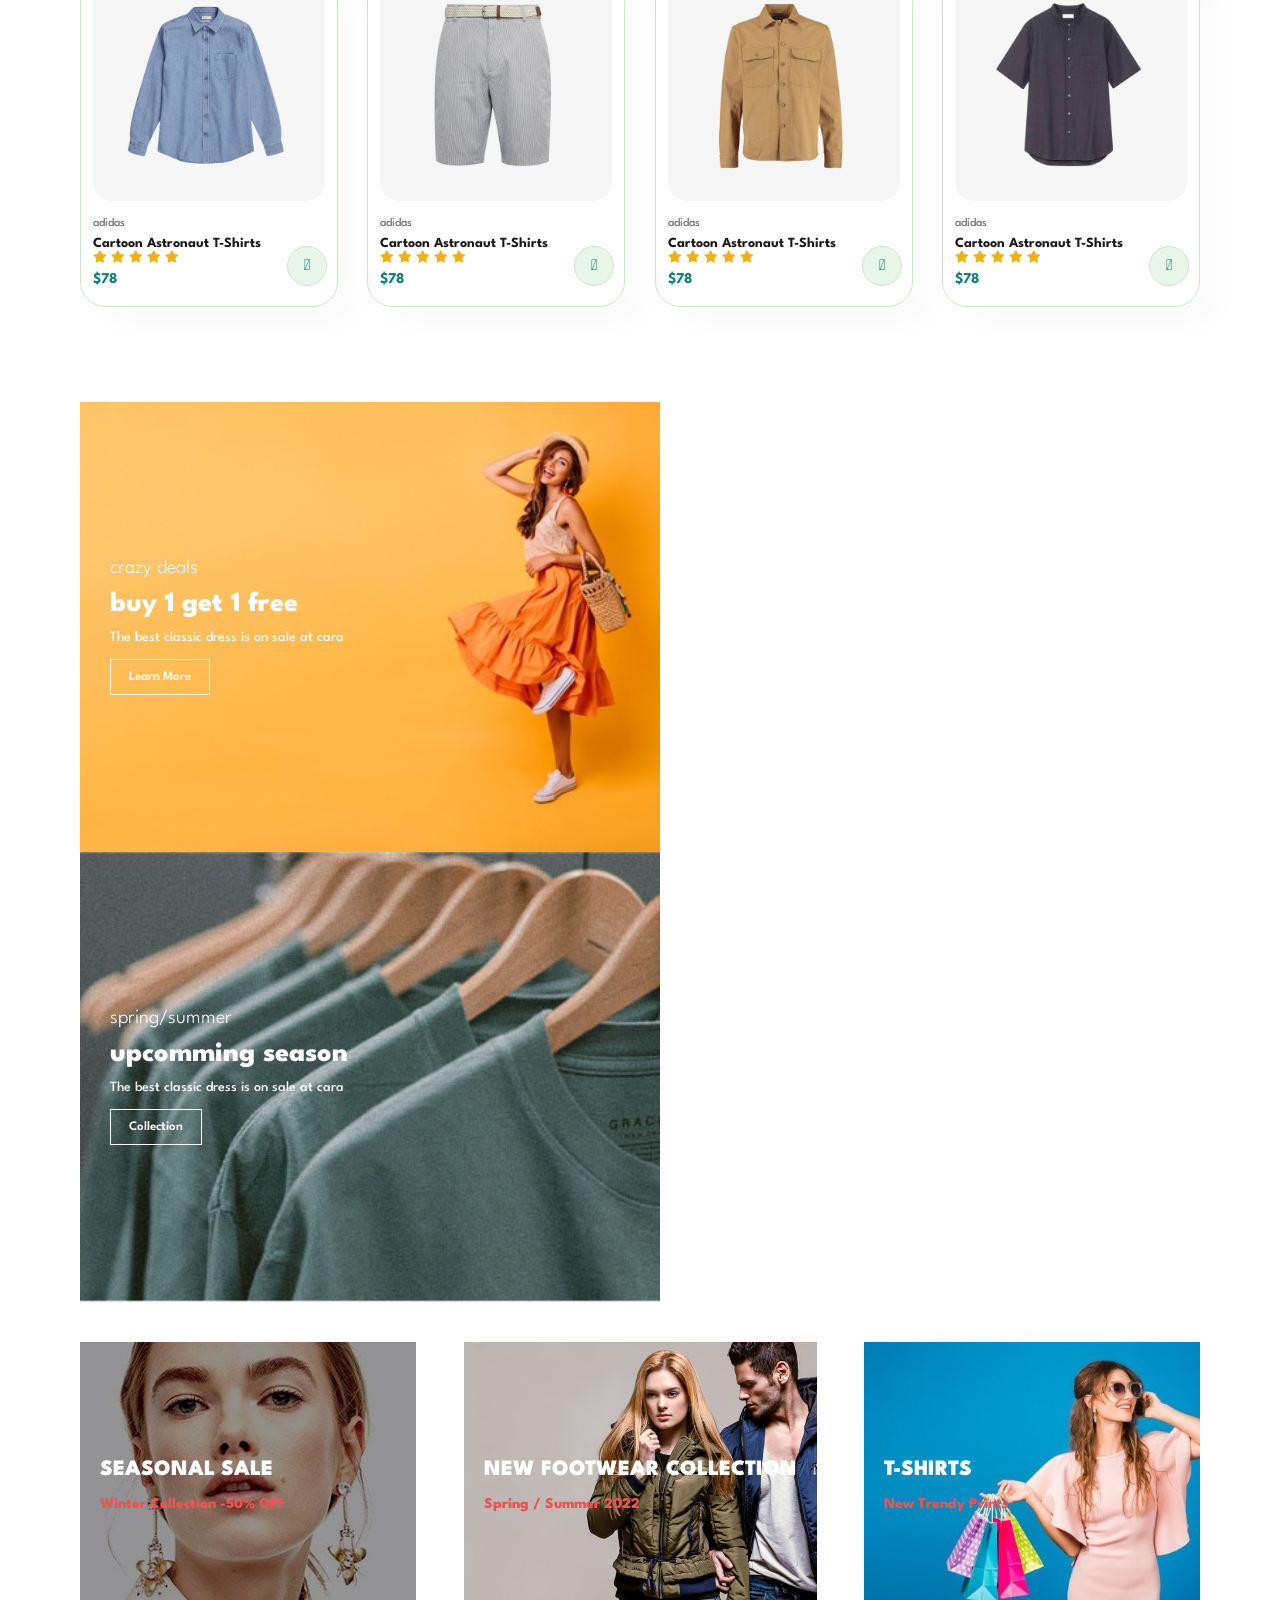
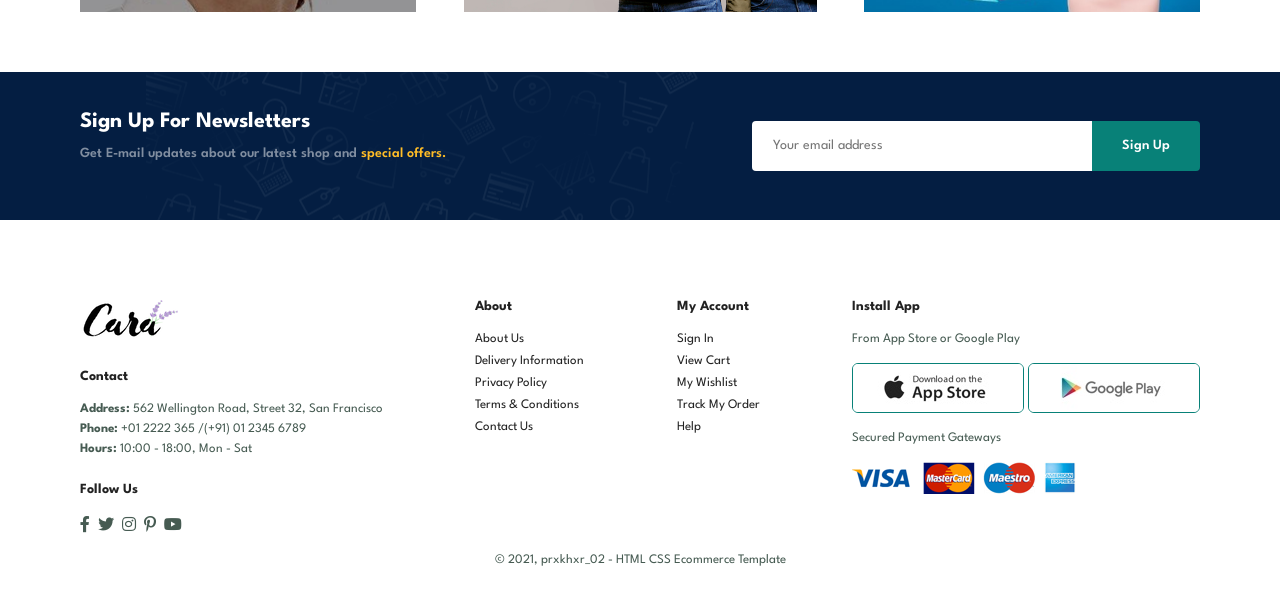
==== commit 70ea614d: "Add files via upload" ====
--- a/index.html
+++ b/index.html
@@ -5,7 +5,7 @@
     <meta charset="UTF-8">
     <meta http-equiv="X-UA-Compatible" content="IE=edge">
     <meta name="viewport" content="width=device-width, initial-scale=1.0">
-    <title>Tech2etc Ecommerce Tutorial</title>
+    <title>prxkhxr_02</title>
     <link rel="stylesheet" href="https://pro.fontawesome.com/releases/v5.10.0/css/all.css" />
 
     <link rel="stylesheet" href="style.css">
@@ -275,7 +275,7 @@
                     </div>
                     <h4>$78</h4>
                 </div>
-                <a href="sproduct.html"><i class="fal fa-shopping-cart cart"></i></a>
+                <a href="#"><i class="fal fa-shopping-cart cart"></i></a>
             </div>
             <div class="pro">
                 <img src="img/products/n5.jpg" alt="">
@@ -434,7 +434,7 @@
         </div>
 
         <div class="copyright">
-            <p>© 2021, Tech2 etc - HTML CSS Ecommerce Template</p>
+            <p>© 2021, prxkhxr_02 - HTML CSS Ecommerce Template</p>
         </div>
     </footer>
 
